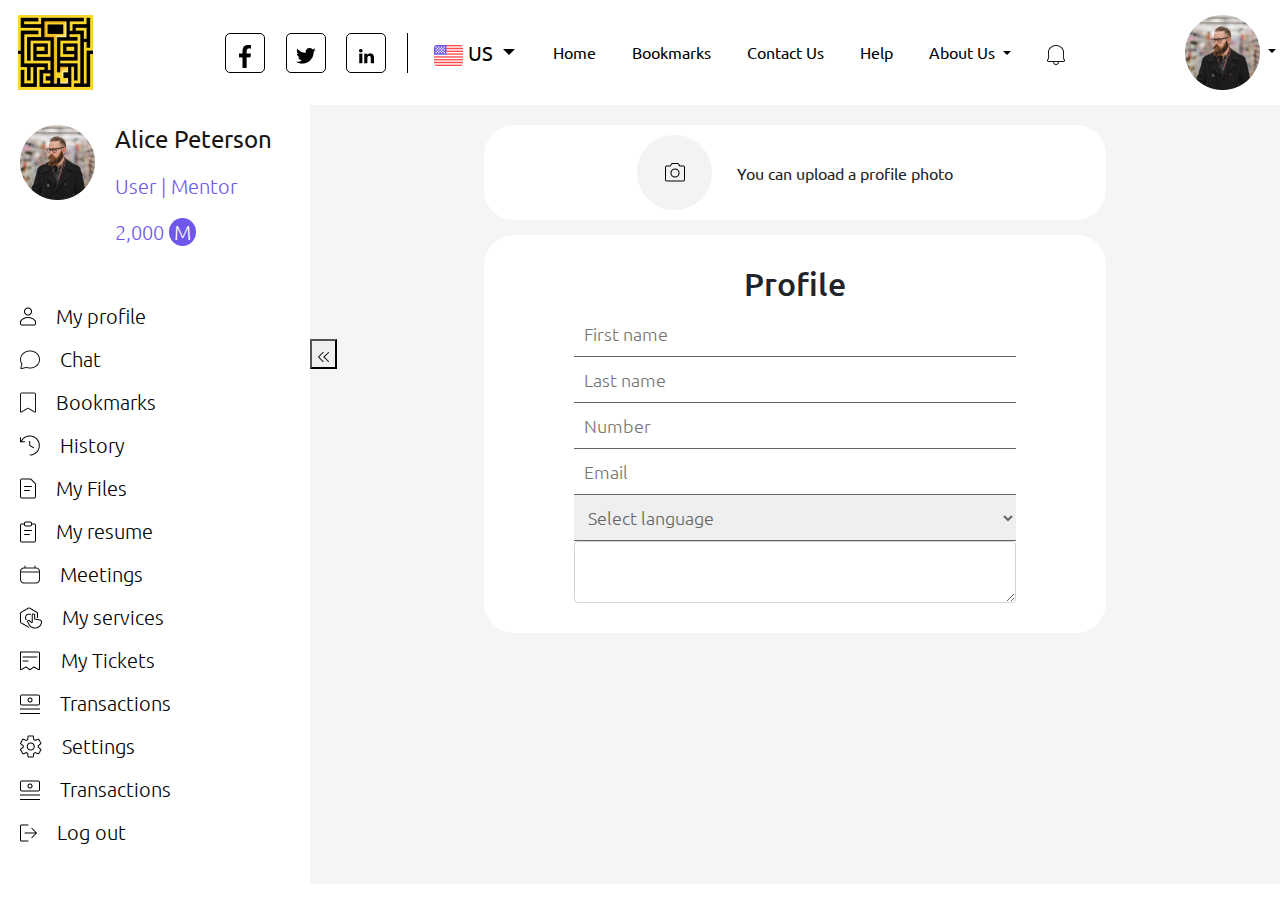
==== index.html @ 3f8b8cbb "first commit" ====
<!DOCTYPE html>
<html lang="en">
<head>
    <meta charset="UTF-8">
    <meta http-equiv="X-UA-Compatible" content="IE=edge">
    <meta name="viewport" content="width=device-width, initial-scale=1.0">
    <title>Dashboard</title>

    <!-- google font link  -->
    <link rel="preconnect" href="https://fonts.googleapis.com">
<link rel="preconnect" href="https://fonts.gstatic.com" crossorigin>
<link href="https://fonts.googleapis.com/css2?family=Ubuntu:wght@400;500;700&display=swap" rel="stylesheet">

    <!-- google font link  -->
    <link rel="stylesheet" href="./css/bootstrap.min.css">
    <link rel="stylesheet" href="./css/style.css">
</head>
<body>

<!-- navbar start  -->
  
<div class="top_bar">
    <div class="container-fluid">
        <div class="row align-items-center">
            <div class="col-xl-2 col-lg-2 col-md-2 col-sm-2 col-4">
                <a href="" class="logo">
                <img src="./images/logo.png" alt="logo">
            </a>
            </div>
            <div class="col-xl-3 col-lg-5 col-md-5 col-4 col-sm-4">
                <div class="social">
                    <a href="" class="icon d-none d-md-block">
                        <img src="./images/fb.png" alt="">
                    </a>
                    <a href="" class="icon d-none d-md-block">
                        <img src="./images/skype.png" alt="">
                    </a>
                    <a href="" class="icon d-none d-md-block">
                        <img src="./images/link.png" alt="">
                    </a>
                    
                        <img src="./images/line.png" alt="" class=" d-none d-md-block">
                   
                    <div class="btn-group">
                        <button type="button" class="dropdown-toggle flag_drop_down" data-bs-toggle="dropdown" aria-expanded="false">
                          <img src="./images/US.png" alt="">  US
                        </button>
                        <ul class="dropdown-menu">
                          <li><a class="dropdown-item" href="#">  <img src="./images/US.png" alt="">  US</a></li>
                          <li><a class="dropdown-item" href="#">  <img src="./images/US.png" alt="">  US</a></li>
                          <li><a class="dropdown-item" href="#">  <img src="./images/US.png" alt="">  US</a></li>
                          
                        </ul>
                </div>
            </div>
        </div>


        <div class="col-md-6  d-none d-xl-block">
          
            <nav class="navbar navbar-expand-lg navbar-light ">
                
                    <ul class="navbar-nav me-auto mb-2 mb-lg-0 w-100">
                      
                      <li class="nav-item">
                        <a class="nav-link active" aria-current="page" href="#">Home</a>
                      </li>
                      
                      <li class="nav-item">
                        <a class="nav-link" href="#">Bookmarks</a>
                      </li>
                      </li>
                      
                      <li class="nav-item">
                        <a class="nav-link" href="#">Contact Us</a>
                      </li>
                      
                      <li class="nav-item">
                        <a class="nav-link" href="#">Help</a>
                      </li>

                      <li class="nav-item dropdown">
                        <a class="nav-link dropdown-toggle" href="#" id="navbarDropdown" role="button" data-bs-toggle="dropdown" aria-expanded="false">
                       About Us
                        </a>
                        <ul class="dropdown-menu" aria-labelledby="navbarDropdown">
                          <li><a class="dropdown-item" href="#">Action</a></li>
                          <li><a class="dropdown-item" href="#">Another action</a></li>
                          <li><hr class="dropdown-divider"></li>
                          <li><a class="dropdown-item" href="#">Something else here</a></li>
                        </ul>
                      </li>
                   
                      <li class="nav-item dropdown bell_drop_down">
                        <a class="nav-link dropdown-toggle" href="#" id="navbarDropdown" role="button" data-bs-toggle="dropdown" aria-expanded="false">
                     <img src="./images/notifications.png" alt="">
                             
                        </a>
                        <ul class="dropdown-menu" aria-labelledby="navbarDropdown">

                          <li> 
                            
                            <div class="left_notification"> 
                                <img src="./images/online.png" alt=""> 
                                 <p>1m ago </p>      
                            </div>   
                               <div class="content">
                                <p>
                                    Congratulations! You have received an order.
                                </p>
                               </div>                        
                        </li>

                          <li> 
                            
                            <div class="left_notification"> 
                                <img src="./images/online.png" alt=""> 
                                 <p>1m ago </p>      
                            </div>   
                               <div class="content">
                                <p>
                                    User <a href=""> Michael </a> sent you a message. Answer it soon
                                </p>
                               </div>                        
                        </li>

                          <li> 
                            
                            <div class="left_notification"> 
                                <img src="./images/online.png" alt=""> 
                                 <p>1m ago </p>      
                            </div>   
                               <div class="content">
                                <p>
                                    Congratulations! You have received an order.
                                </p>
                               </div>                        
                        </li>

                            <!-- see more button  start -->
                            <li class="see_more_btn">
                                <a href="">See more</a>
                            </li>
    
                            <!-- see more btn end -->

                        </ul>
                      </li>

                          
                  

                    </ul>
                  
                 
              </nav>
        </div>


        <div class="col-xl-1 col-md-3 d-md-block d-none">
            <div class="dropdown">
                <a class="dropdown-toggle" href="#" role="button" id="dropdownMenuLink" data-bs-toggle="dropdown" aria-expanded="false">
                 <img src="./images/photo.png" alt="">
                </a>
              
                <ul class="dropdown-menu user_dropdown" aria-labelledby="dropdownMenuLink">
        
                 <li class="d-flex align-items-center user_edit">
                     <p class="mb-0">Alice Peterson</p> 
                    <a href="#" class="ml-2"><img src="./images/edit.png" alt=""></a>
                </li>
                  <li class="user_name"><a href="#">User | Mentor</a></li>



                  <li class="bottom_li"><a href="#">Settings</a></li>
                  <li class="bottom_li"><a href="#">Log out</a></li>

                <li class="switcher">
                      <div class="switcher_container">
                       <a href="" class="sun active"> <img src="./images/sun.png" alt="" > </a>
                       <a href="" class="moon"> <img src="./images/moon.png" alt="" > </a>
                      </div>
                </li>

                </ul>
              </div>
        </div>



          <!-- menu on mobile  start -->

        <div class="col-md-2 col-4 col-sm-6 col-4 d-block d-xl-none mobile_div">  

          <!-- notification in mobile  -->
          <div class="mobile_right d-flex align-items-center justify-content-end">
         

          <ul class="navbar-nav ml-auto mb-lg-0">
            <li class="nav-item dropdown bell_drop_down">
                <a class="nav-link dropdown-toggle p-0" href="#" id="navbarDropdown" role="button" data-bs-toggle="dropdown" aria-expanded="false">
             <img src="./images/notifications.png" alt="">
                     
                </a>
                <ul class="dropdown-menu" aria-labelledby="navbarDropdown">

                  <li> 
                    
                    <div class="left_notification"> 
                        <img src="./images/online.png" alt=""> 
                         <p>1m ago </p>      
                    </div>   
                       <div class="content">
                        <p>
                            Congratulations! You have received an order.
                        </p>
                       </div>                        
                </li>

                  <li> 
                    
                    <div class="left_notification"> 
                        <img src="./images/online.png" alt=""> 
                         <p>1m ago </p>      
                    </div>   
                       <div class="content">
                        <p>
                            User <a href=""> Michael </a> sent you a message. Answer it soon
                        </p>
                       </div>                        
                </li>

                  <li> 
                    
                    <div class="left_notification"> 
                        <img src="./images/online.png" alt=""> 
                         <p>1m ago </p>      
                    </div>   
                       <div class="content">
                        <p>
                            Congratulations! You have received an order.
                        </p>
                       </div>                        
                </li>

                    <!-- see more button  start -->
                    <li class="see_more_btn">
                        <a href="">See more</a>
                    </li>

                    <!-- see more btn end -->

                </ul>
              </li>


            </ul>

<!-- notification in mobile  end-->

          <button id="mobile_menu">
            <img src="./images/menu.png" alt=""></a>
        </button>

           
    </div>
                <ul class="mobile_ul hide">
                    <li><a href="">Home</a></li>
                    <li><a href="">Bookmarks</a></li>
                    <li><a href="">Contacts</a></li>
                    <li><a href=""> Help</a></li>
                    <li><a href="">About Us</a></li>
                    <li><a href="">Log in</a></li>
                    <li><a href="">Sign Up</a></li>

                </ul>

        </div>
         <!-- menu mobile end  -->

    </div>
</div>

</div>
<!-- navbar end -->




  <aside class="sidebar">
    <div class="wrapper">
        
        <nav id="sidebar">

       
          <button type="button" id="sidebarCollapse">
            <img src="./images/icon.png" alt="" >
        </button>

            <div class="sidebar-header d-flex">
                <div class="user_img">
                    <img src="./images/photo.png" alt="">
                </div>
             
              <div class="user_content d-flex flex-column">
                <p class="m-0">Alice Peterson</p>
                <a href="">User | Mentor</a>
                <a href="">2,000 <span class="badge_m"> M</span> </a>
              </div> 
            </div>


            <!-- menu section start  -->
            <ul class="sidebar_ul">
                <li> <img src="./images/user.png" alt=""> <a href="#">My profile</a> </li>
                <li> <img src="./images/chat.png" alt=""> <a href="#">Chat</a> </li>
                <li> <img src="./images/Bookmarks.png" alt=""> <a href="#">Bookmarks</a> </li>
                <li> <img src="./images/history.png" alt=""> <a href="#">History</a> </li>
                <li> <img src="./images/file.png" alt=""> <a href="#">My Files</a> </li>
                <li> <img src="./images/resume.png" alt=""> <a href="#">My resume</a> </li>
                <li> <img src="./images/meeting.png" alt=""> <a href="#">Meetings</a> </li>
                <li> <img src="./images/services.png" alt=""> <a href="#">My services</a> </li>
                <li> <img src="./images/ticket.png" alt=""> <a href="#">My Tickets</a> </li>
                <li> <img src="./images/payment.png" alt=""> <a href="#">Transactions</a> </li>
                <li> <img src="./images/setting.png" alt=""> <a href="#">Settings</a> </li>
                <li> <img src="./images/payment.png" alt=""> <a href="#">Transactions</a> </li>
                <li> <img src="./images/logout.png" alt=""> <a href="#">Log out</a> </li>
            </ul>
            <!-- menu section elnd  -->

             



            
        </nav>

        <!-- Page Content  -->
        <div id="content">

           <div class="container profile_page">
            <div class="row">
              <div class="col-md-8 mx-auto">
                 <div class="header">
                  <div class="content">
                    <div class='file file--upload'>
                      <label for='input-file'>
                         <img src="./images/image.png" alt="">
                      </label>
                      <input id='input-file' type='file' />
                    </div>
                    <p>You can upload a profile photo</p>
                  </div>
                  
                </div>

                  <div class="form_content">
                    <form action="">
                      <h2 class="text-center">Profile</h2>

                        <div class="form-group">
                          <input type="text" placeholder="First name" class="input_field">
                        </div>
                        <div class="form-group">
                          <input type="text" placeholder="Last name" class="input_field">
                        </div>
                        <div class="form-group">
                          <input type="text" placeholder="Number" class="input_field">
                        </div>
                        <div class="form-group">
                          <input type="text" placeholder="Email" class="input_field">
                        </div>
                        <div class="form-group">
                         <select name="" id="" class="input_field">
                          <option value="">Select language</option>
                         </select>
                        </div>


                         <div class="form-group">
                          <textarea name="" class="form-control" id="" ></textarea>
                         </div>



                      

                  </form>
                  </div>


              </div>
            </div>
           </div>
           
        </div>

        <!-- page content end -->
  </aside> 





  <script src="https://code.jquery.com/jquery-3.5.1.min.js"></script>

    <script src="./js/bootstrap.bundle.min.js"></script>

    <script>

$(document).ready(function () {

             $("#mobile_menu").on("click",function(){

                if($(".mobile_ul").hasClass("show")){
                    $(this).closest(".mobile_div").find(".mobile_ul").removeClass("show")
                $(this).closest(".mobile_div").find(".mobile_ul").addClass("hide")
                }else{
                 $(this).closest(".mobile_div").find(".mobile_ul").removeClass("hide")
                $(this).closest(".mobile_div").find(".mobile_ul").addClass("show")
                }
               
               
                 

             })

            $('#sidebarCollapse').on('click', function () {
                $('#sidebar').toggleClass('active');
            });
        });
    </script>
</body>
</html>
---- css/style.css ----
*{
    box-sizing: border-box;
}

body{
    font-family: 'Ubuntu', sans-serif;
}
ul , ol{
    list-style: none;
    padding: 0;
    margin: 0;
}

a{
    text-decoration: none;
    color: #000000 !important;
}


/* ---------------------------------------------------
    TOPBAR STYLE
----------------------------------------------------- */



.top_bar{
    background: #FFFFFF;
    transition: all 0.5s;
    z-index: 997;
    background: #fff;
    box-shadow: 0 5px 5px -5px #333;
    padding-top: 15px;
    padding-bottom: 15px;
}

.top_bar .logo img {
    height: 75px;
    width: 75px;
    margin-left: 6px;
}
.top_bar .social {
    display: flex;
    justify-content: space-between;
}
.top_bar .social .icon {
    background-color: #fff;
    border: solid 1px #000;
    border-radius: 5px;
    display: block;
    height: 40px;
    width: 40px;
    text-align: center;
    line-height: 40px;

}
.top_bar .social .icon:hover {
    background-color: #FFCC4D;
}
.top_bar .flag_drop_down{
    background: transparent;
    border: none;
    outline: none;
    font-family: 'Ubuntu';
    font-style: normal;
    font-weight: 400;
    font-size: 20px;
    color: #000000;
}

.top_bar .navbar-nav .nav-item .nav-link{
    font-family: 'Ubuntu';
font-style: normal;
font-weight: 400;
font-size: 20px;
text-align: center;
color: #000000;
margin-right: 20px;

}
.top_bar .navbar-nav .nav-item .nav-link:hover{
color: #FFCC4D !important;
}



/* ---------------------------------------------------
   NOTIFICATION DROPDOWN STYLE
----------------------------------------------------- */

.bell_drop_down .dropdown-toggle::after {
  display: none;
}
 .bell_drop_down{
    position: relative;
}
 .bell_drop_down  .dropdown-menu[data-bs-popper] {
    position: absolute;
width: 310px;
    top: 77px;
    left: -279px;
    margin-top: 0.125rem;
    background: #ffffff !important;
    padding: 25px;
} 
.bell_drop_down  .dropdown-menu li{
    display: flex;
align-items: center;
margin-bottom: 20px;
}
 .bell_drop_down  .dropdown-menu .see_more_btn{
    display: flex;
      justify-content: center;
}
 .bell_drop_down  .dropdown-menu .see_more_btn a{
    font-family: 'Ubuntu';
font-style: normal;
font-weight: 400;
font-size: 16px;
line-height: 18px;
color: #6F57EB !important;
text-shadow: 0px 2px 8px rgba(111, 87, 235, 0.15);
}

.bell_drop_down  .dropdown-menu li .left_notification{
    width: 25%;
    text-align: center;
}
 .bell_drop_down  .dropdown-menu li .left_notification p{
font-family: 'Ubuntu';
font-style: normal;
font-weight: 400;
font-size: 10px;
line-height: 11px;
text-align: center;
color: #646464;
}
.bell_drop_down  .dropdown-menu li .content p{
    font-family: 'Ubuntu';
font-style: normal;
font-weight: 400;
font-size: 16px;
line-height: 18px;
color: #646464;
padding-left: 20px;
}
 .bell_drop_down  .dropdown-menu li .content p a{
    color: #6F57EB !important;
}
.top_bar .dropdown .user_dropdown{
background: #FFFFFF;
box-shadow: 0px 2px 8px rgba(111, 87, 235, 0.2);
position: absolute;
    inset: 0px auto auto 0px;
    margin: 0px;
    transform: translate(-117px, 91px) !important; 
    padding: 15px;
    min-width: 211px;
}
.top_bar .dropdown .user_dropdown .user_edit p{
font-family: 'Ubuntu';
font-style: normal;
font-weight: 400;
font-size: 20px;
line-height: 23px;
color: #000000;
}
.top_bar .dropdown .user_dropdown .user_edit a{
    margin-left: 15px !important;
}
.top_bar .dropdown .user_dropdown .user_name{
    margin-top: 10px;
}
.top_bar .dropdown .user_dropdown .user_name a{
font-family: 'Ubuntu';
font-style: normal;
font-weight: 300 !important;
font-size: 20px;
color: #6F57EB !important;
margin-top: 20px !important;
}
.top_bar .dropdown .user_dropdown .bottom_li{
    margin-top: 10px;
}
.top_bar .dropdown .user_dropdown .bottom_li a{
    font-family: 'Ubuntu';
font-style: normal;
font-weight: 300;
font-size: 20px;
line-height: 23px;
text-align: center;
color: #000000;
margin-top: 20px !important;
}

.switcher .switcher_container{
    background: #EDEDED;
border-radius: 20px;
width: 50%;
margin-top: 20px;
display: flex;
justify-content: space-around;
}

.switcher .switcher_container a{
    padding: 0px 15px;
}
.switcher .switcher_container .active{
    background-color: #fff;
  
    border-radius: 20px;
}





/* ---------------------------------------------------
Mobile Menu Style
----------------------------------------------------- */

#mobile_menu{
    background: transparent;
    outline: none;
    border: none;
}
 .mobile_div{
    position: relative;
 }

 .mobile_div .mobile_ul {
    position: absolute;
    top: 70px;
    right: 5px;
    background: #FFFFFF;
    padding: 30px;
    box-shadow: 0px 2px 8px rgba(111, 87, 235, 0.2);
    min-width: 300px;
    text-align: center;
    transition: 0.5s linear all;
   
 }
 .mobile_div .mobile_ul.hide{
    display: none;
 }
 .mobile_div .mobile_ul.show{
    display: block;
 }
 .mobile_div .mobile_ul li{
    margin-bottom: 15px;
 }
 .mobile_div .mobile_ul li a {
font-family: 'Ubuntu';
font-style: normal;
font-weight: 400;
font-size: 28px;
line-height: 32px;
text-align: center;
color: #646464 !important;
 }








/* ---------------------------------------------------
    SIDEBAR STYLE
----------------------------------------------------- */

#sidebar {
    min-width: 310px;
    max-width: 310px;
    background: #fff;
    color: #000;
    transition: all 0.3s;
    /* padding: 10px 20px 20px 20px; */
}

.sidebar-header p{
    font-family: 'Ubuntu';
font-style: normal;
font-weight: 400;
font-size: 24px;
line-height: 28px;
color: #161616;
margin-bottom: 20px !important;
} 
.sidebar-header a{
    font-family: 'Ubuntu';
font-style: normal;
font-weight: 300;
font-size: 20px;
line-height: 130%;
color: #6F57EB !important;
margin-bottom: 20px;
} 

#sidebar{
    position: relative;
}
#sidebarCollapse{
    position: absolute;
    top: 0;
    left: 100%;
    top: 30%;
}


.sidebar .badge_m{
    background-color: #6F57EB;
    color: #fff !important;
    padding: 2px 5px;
    border-radius: 50%;
}

.sidebar-header .user_content {
    margin-left: 20px;
}

.sidebar{
    margin-top: 0px;
}

 .sidebar .navbar-btn {
    box-shadow: none;
    outline: none !important;
    border: none;
}

.sidebar .line {
    width: 100%;
    height: 1px;
    border-bottom: 1px dashed #ddd;
    margin: 40px 0;
}



.sidebar .wrapper {
    display: flex;
    width: 100%;
    align-items: stretch;
}


#sidebar.active {
    margin-left: -250px;
}

#sidebar .sidebar-header {
    padding: 20px;
    background: #fff;
}

.sidebar_ul {
    padding: 20px;
}

.sidebar_ul li{
    display: flex;
    align-items: center;
    margin-bottom: 20px;
}
.sidebar_ul li a{
font-family: 'Ubuntu';
font-style: normal;
font-weight: 300;
font-size: 20px;
line-height: 23px;
color: #000000;
margin-left: 20px;

}






#content{

    width: calc(100% -  310px);
    background: #F5F5F5;
    padding-top: 20px;
}


.profile_page .header{
 padding: 10px;
background: #FFFFFF;
border-radius: 30px;
}

.profile_page .header .content{
    display: flex;
    justify-content: center;
    align-items: center;
}
.profile_page .header .content p{
    margin-bottom: 0px;
    margin-left: 25px;
}


/* file upload  start */

.file {
    position: relative;
    display: flex;
    justify-content: center;
    align-items: center;
}
.file > input[type='file'] {
    display: none;
}
.file > label {
    font-size: 1rem;
    font-weight: 300;
    cursor: pointer;
    outline: 0;
    user-select: none;
    background-color: #fff;
    color: #4a4a4a;
}



.profile_page .form_content{
    background: #FFFFFF;
    border-radius: 30px;
    padding: 30px 90px;
    margin-top: 15px;
}


/* global input field */
.input_field{
width: 100%;
border: none;
padding: 10px;
font-family: 'Ubuntu';
font-style: normal;
font-weight: 300;
font-size: 18px;
line-height: 25px;
color: #646464;
border-bottom: 1px solid #646464;
}





/* file upload  end*/


/* ---------------------------------------------------
    Media Query 
----------------------------------------------------- */


/* ---------------------------------------------------
    Media Query  1300
----------------------------------------------------- */

@media(max-width:1350px){

    .top_bar .navbar-nav .nav-item .nav-link {
    font-size: 16px;
    }
}





@media(max-width:1200px){

    .bell_drop_down .dropdown-toggle::after {
  display: none;
}
 .bell_drop_down{
    position: relative;
}
 .bell_drop_down  .dropdown-menu {
    position: absolute !important;
    width: 280px !important;
    top: 38px !important;
    left: 0px !important;
    margin-top: 0.125rem !important;
    background: #ffffff !important;
    padding: 25px !important;
} 
.bell_drop_down  .dropdown-menu li{
    display: flex;
align-items: center;
margin-bottom: 20px;
}
 .bell_drop_down  .dropdown-menu .see_more_btn{
    display: flex;
      justify-content: center;
}
 .bell_drop_down  .dropdown-menu .see_more_btn a{
    font-family: 'Ubuntu';
font-style: normal;
font-weight: 400;
font-size: 16px;
line-height: 18px;
color: #6F57EB !important;
text-shadow: 0px 2px 8px rgba(111, 87, 235, 0.15);
}

.bell_drop_down  .dropdown-menu li .left_notification{
    width: 25%;
    text-align: center;
}
 .bell_drop_down  .dropdown-menu li .left_notification p{
font-family: 'Ubuntu';
font-style: normal;
font-weight: 400;
font-size: 10px;
line-height: 11px;
text-align: center;
color: #646464;
}
.bell_drop_down  .dropdown-menu li .content p{
    font-family: 'Ubuntu';
font-style: normal;
font-weight: 400;
font-size: 10px;
line-height: 18px;
color: #646464;
padding-left: 20px;
}
 .bell_drop_down  .dropdown-menu li .content p a{
    color: #6F57EB !important;
}
.top_bar .dropdown .user_dropdown{
background: #FFFFFF;
box-shadow: 0px 2px 8px rgba(111, 87, 235, 0.2);
position: absolute;
    inset: 0px auto auto 0px;
    margin: 0px;
    padding: 15px;
    min-width: 211px;
}

}




@media (max-width: 768px) {
    #sidebar {
        margin-left: -250px;
    }
    #sidebar.active {
        margin-left: 0;
    }
    #sidebarCollapse span {
        display: none;
    }

    



}
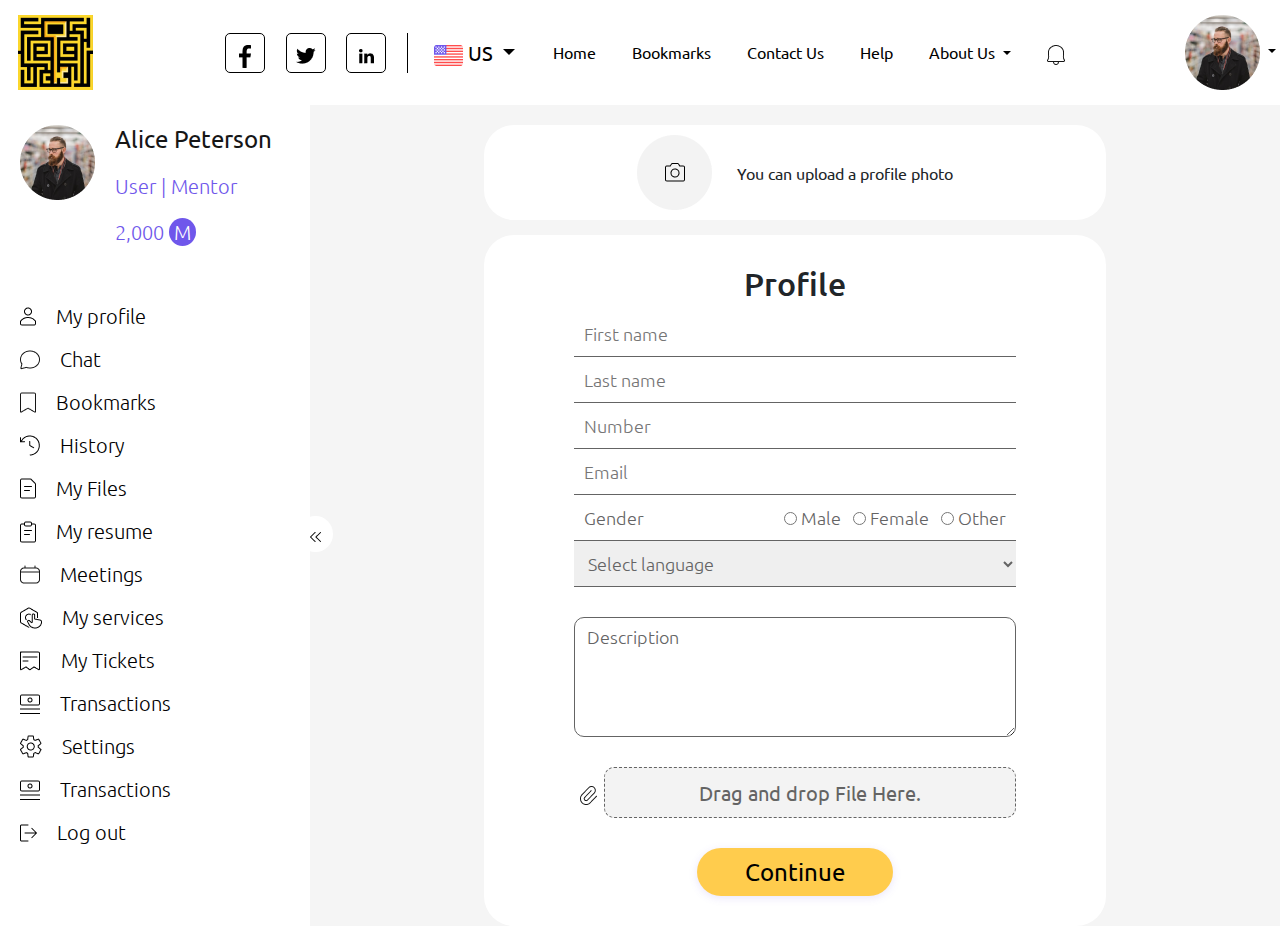
==== commit 0cee2725: "awais fix" ====
--- a/index.html
+++ b/index.html
@@ -286,17 +286,153 @@
 <!-- navbar end -->
 
 
+<!--   sidebar topbar for mobile dashboard  end--> 
+  
+<div class="top_bar mobile_dashboard_top">
+  <div class="container-fluid">
+      <div class="row align-items-center">
+          <div class="col-xl-2 col-lg-2 col-md-2 col-sm-2 col-4">
+              <a href="" class="logo">
+              <img src="./images/logo.png" alt="logo">
+          </a>
+          </div>
+          <div class="col-xl-3 col-lg-5 col-md-5 col-4 col-sm-4">
+              <div class="social">
+                  <div class="btn-group">
+                      <button type="button" class="dropdown-toggle flag_drop_down" data-bs-toggle="dropdown" aria-expanded="false">
+                        <img src="./images/US.png" alt="">  US
+                      </button>
+                      <ul class="dropdown-menu">
+                        <li><a class="dropdown-item" href="#">  <img src="./images/US.png" alt="">  US</a></li>
+                        <li><a class="dropdown-item" href="#">  <img src="./images/US.png" alt="">  US</a></li>
+                        <li><a class="dropdown-item" href="#">  <img src="./images/US.png" alt="">  US</a></li>
+                        
+                      </ul>
+              </div>
+          </div>
+      </div>
+
+
+     
+
+
+
+
+
+        <!-- menu on mobile  start -->
+
+      <div class="col-md-2 col-4 col-sm-6 col-4 d-block d-xl-none mobile_div">  
+
+        <!-- notification in mobile  -->
+        <div class="mobile_right d-flex align-items-center justify-content-end">
+       
+
+        <ul class="navbar-nav ml-auto mb-lg-0">
+          <li class="nav-item dropdown bell_drop_down">
+              <a class="nav-link dropdown-toggle p-0" href="#" id="navbarDropdown" role="button" data-bs-toggle="dropdown" aria-expanded="false">
+           <img src="./images/notifications.png" alt="">
+                   
+              </a>
+              <ul class="dropdown-menu" aria-labelledby="navbarDropdown">
+
+                <li> 
+                  
+                  <div class="left_notification"> 
+                      <img src="./images/online.png" alt=""> 
+                       <p>1m ago </p>      
+                  </div>   
+                     <div class="content">
+                      <p>
+                          Congratulations! You have received an order.
+                      </p>
+                     </div>                        
+              </li>
+
+                <li> 
+                  
+                  <div class="left_notification"> 
+                      <img src="./images/online.png" alt=""> 
+                       <p>1m ago </p>      
+                  </div>   
+                     <div class="content">
+                      <p>
+                          User <a href=""> Michael </a> sent you a message. Answer it soon
+                      </p>
+                     </div>                        
+              </li>
+
+                <li> 
+                  
+                  <div class="left_notification"> 
+                      <img src="./images/online.png" alt=""> 
+                       <p>1m ago </p>      
+                  </div>   
+                     <div class="content">
+                      <p>
+                          Congratulations! You have received an order.
+                      </p>
+                     </div>                        
+              </li>
+
+                  <!-- see more button  start -->
+                  <li class="see_more_btn">
+                      <a href="">See more</a>
+                  </li>
+
+                  <!-- see more btn end -->
+
+              </ul>
+            </li>
+
+
+          </ul>
+
+<!-- notification in mobile  end-->
+
+        <button id="mobile_menu" class="small_collaapse">
+          <img src="./images/menu.png" alt=""></a>
+      </button>
+
+         
+  </div>
+              <ul class="mobile_ul hide">
+                  <li><a href="">Home</a></li>
+                  <li><a href="">Bookmarks</a></li>
+                  <li><a href="">Contacts</a></li>
+                  <li><a href=""> Help</a></li>
+                  <li><a href="">About Us</a></li>
+                  <li><a href="">Log in</a></li>
+                  <li><a href="">Sign Up</a></li>
+
+              </ul>
+
+      </div>
+       <!-- menu mobile end  -->
+
+  </div>
+</div>
+
+</div>
+<!--   sidebar topbar for mobile dashboard  end--> 
+
+
+
+
+
+
 
 
   <aside class="sidebar">
     <div class="wrapper">
         
+            
+
         <nav id="sidebar">
 
        
-          <button type="button" id="sidebarCollapse">
+          <button type="button" class="d-none d-md-block" id="sidebarCollapse">
             <img src="./images/icon.png" alt="" >
-        </button>
+          </button>
 
             <div class="sidebar-header d-flex">
                 <div class="user_img">
@@ -341,7 +477,7 @@
 
            <div class="container profile_page">
             <div class="row">
-              <div class="col-md-8 mx-auto">
+              <div class="col-lg-8 mx-auto">
                  <div class="header">
                   <div class="content">
                     <div class='file file--upload'>
@@ -371,6 +507,21 @@
                         <div class="form-group">
                           <input type="text" placeholder="Email" class="input_field">
                         </div>
+
+
+                        <div class="form-group radio_section">
+                          <div class="label">
+                            Gender
+                          </div>
+                          <div class="radio_div">
+                            <input type="radio" name="gender"> Male &nbsp;
+                            <input type="radio" name="gender"> Female &nbsp;
+                            <input type="radio" name="gender"> Other
+                          </div>
+                        
+                        </div>
+
+
                         <div class="form-group">
                          <select name="" id="" class="input_field">
                           <option value="">Select language</option>
@@ -379,10 +530,39 @@
 
 
                          <div class="form-group">
-                          <textarea name="" class="form-control" id="" ></textarea>
+                          <textarea name="" class="form-control custom_textarea" id="" >Description</textarea>
                          </div>
 
 
+                         <!-- image drag drop  -->
+
+                           <div class="drop_file d-flex align-items-center">
+                            <div class='file file--upload pin_file'>
+                              <label for='input-file' class="bottom_label">
+                                 <img src="./images/file_upload.png" alt="">
+                              </label>
+                              <input id='input-file' type='file' />
+                            </div>
+
+
+                            <div class="drop_input">
+                              <div id="dropFiles" class="dropFiles">
+                                Drag and drop File Here.
+                              </div>
+                              
+                              <!-- image name show  -->
+                              <div id="messages">
+                              </div>
+                              
+                            </div>
+                           </div>      
+                      
+                         <!-- image drag drop  -->
+                    
+
+                    <div class="btn_cont w-100 text-center">
+                        <button> Continue</button>
+                    </div>
 
                       
 
@@ -428,8 +608,53 @@
 
             $('#sidebarCollapse').on('click', function () {
                 $('#sidebar').toggleClass('active');
+                $('#content').toggleClass('active');
+            });
+
+            $('.small_collaapse').on('click', function () {
+                $('#sidebar').toggleClass('mobile-active');
+                $('#content').toggleClass('mobile_content');
             });
         });
+
+
+    $(document).ready(function(){
+  $("#dropFiles").on('dragenter', function(ev) {
+      // Entering drop area. Highlight area
+      $("#dropFiles").addClass("highlightDropArea");
+  });
+  
+  $("#dropFiles").on('dragleave', function(ev) {
+    // Going out of drop area. Remove Highlight
+    $("#dropFiles").removeClass("highlightDropArea");
+  });
+  
+  $("#dropFiles").on('drop', function(ev) {
+    // Dropping files
+    ev.preventDefault();
+    ev.stopPropagation();
+    // Clear previous messages
+    $("#messages").empty();
+    if(ev.originalEvent.dataTransfer){
+      if(ev.originalEvent.dataTransfer.files.length) {
+        var droppedFiles = ev.originalEvent.dataTransfer.files;
+        for(var i = 0; i < droppedFiles.length; i++)
+        {
+          console.log(droppedFiles[i]);
+          $("#messages").append("<br /> <b>Dropped File </b>"+ droppedFiles[i].name);
+          // Upload droppedFiles[i] to server
+        }
+      }
+    }
+
+    $("#dropFiles").removeClass("highlightDropArea");
+    return false;
+  });
+  
+  $("#dropFiles").on('dragover', function(ev) {
+      ev.preventDefault();
+  });
+})
     </script>
 </body>
 </html>--- a/css/style.css
+++ b/css/style.css
@@ -238,6 +238,7 @@
     min-width: 300px;
     text-align: center;
     transition: 0.5s linear all;
+    z-index: 9999;
    
  }
  .mobile_div .mobile_ul.hide{
@@ -269,6 +270,9 @@
 /* ---------------------------------------------------
     SIDEBAR STYLE
 ----------------------------------------------------- */
+.mobile_dashboard_top{
+    display: none;
+}
 
 #sidebar {
     min-width: 310px;
@@ -304,8 +308,14 @@
 #sidebarCollapse{
     position: absolute;
     top: 0;
-    left: 100%;
-    top: 30%;
+    left: 96%;
+    top: 50%;
+    background: transparent;
+    border: none;
+    outline: none;
+    background-color: #fff;
+    border-radius: 50%;
+    padding: 6px 12px;
 }
 
 
@@ -347,7 +357,7 @@
 
 
 #sidebar.active {
-    margin-left: -250px;
+    margin-left: -310px;
 }
 
 #sidebar .sidebar-header {
@@ -386,6 +396,9 @@
     background: #F5F5F5;
     padding-top: 20px;
 }
+#content.active{
+    width: 100%;
+} 
 
 
 .profile_page .header{
@@ -450,6 +463,83 @@
 border-bottom: 1px solid #646464;
 }
 
+.radio_section{
+    display: flex;
+    justify-content: space-between;
+    padding: 10px;
+    color: #646464;
+    border-bottom: 1px solid #646464;
+    font-family: 'Ubuntu';
+    font-style: normal;
+    font-weight: 300;
+    font-size: 18px;
+    line-height: 25px;
+    color: #646464;
+
+}
+.custom_textarea{
+border: 1px solid #646464;
+border-radius: 10px;
+height: 120px;
+margin-top: 30px;
+font-family: 'Ubuntu';
+font-style: normal;
+font-weight: 300;
+font-size: 18px;
+line-height: 25px;
+color: #646464;
+}
+.dropFiles {
+    width: 100%;
+    min-height: 51px; 
+    height: 51px;
+    font-family: 'Ubuntu';
+    font-style: normal;
+    font-weight: 400;
+    font-size: 20px;
+    line-height: 23px;
+    color: #646464;
+    background: #F3F3F3;
+    border: 1px dashed #646464;
+    border-radius: 10px;
+    /* margin-top: 30px; */
+    display: flex;
+    justify-content: center;
+    align-items: center;
+    
+  }
+  
+
+  .drop_file{
+    margin-top: 30px;
+  }
+  .highlightDropArea {
+    border: 5px #6F57EB  dashed;
+  }
+  .drop_input{
+    width: calc(100% - 30px);
+  }
+  .pin_file{
+    width: 30px;
+  }
+
+  .btn_cont button{
+    background: none;
+    border: none;
+    outline: none;
+    width: 196px;
+    height: 48px;
+    background: #FFCC4D;
+    box-shadow: 0px 2px 8px rgba(111, 87, 235, 0.15);
+    border-radius: 24px;
+    font-family: 'Ubuntu';
+    font-style: normal;
+    font-weight: 400;
+    font-size: 24px;
+    line-height: 28px;
+    color: #000000;
+    margin-top: 30px;
+  }
 
 
 
@@ -555,7 +645,7 @@
 
 @media (max-width: 768px) {
     #sidebar {
-        margin-left: -250px;
+        margin-left: -310px;
     }
     #sidebar.active {
         margin-left: 0;
@@ -563,9 +653,53 @@
     #sidebarCollapse span {
         display: none;
     }
-
-    
-
-
+    #content{
+        width: 100%;
+    }
+    #sidebar.mobile-active {
+        margin-left: 0;
+        width: 100%;
+        max-width: 100%;
+    }
+
+
+
+    .mobile_dashboard_top{
+        margin-top: 30px;
+        margin-bottom: 30px;
+        display: block;
+    }
+
+    .mobile_content{
+       display: none !important;
+    }
+
+    .profile_page .form_content{
+        padding: 10px;
+    }
+
+    .input_field , .radio_section , .custom_textarea , .dropFiles , .profile_page .header .content p{
+        font-size: 14px;
+
+    }
+    .profile_page .header .content p{
+        margin-left: 10px;
+    }
+    .radio_section{
+        flex-direction: column;
+    }
+    .drop_input{
+        display: none;
+    }
+    .pin_file {
+        width: 100%;
+        width: 296px;
+        height: 35px;
+        background: #FFCC4D;
+        border-radius: 10px;
+    }
+    .file .bottom_label{
+        background: #FFCC4D; 
+    }
 
 }